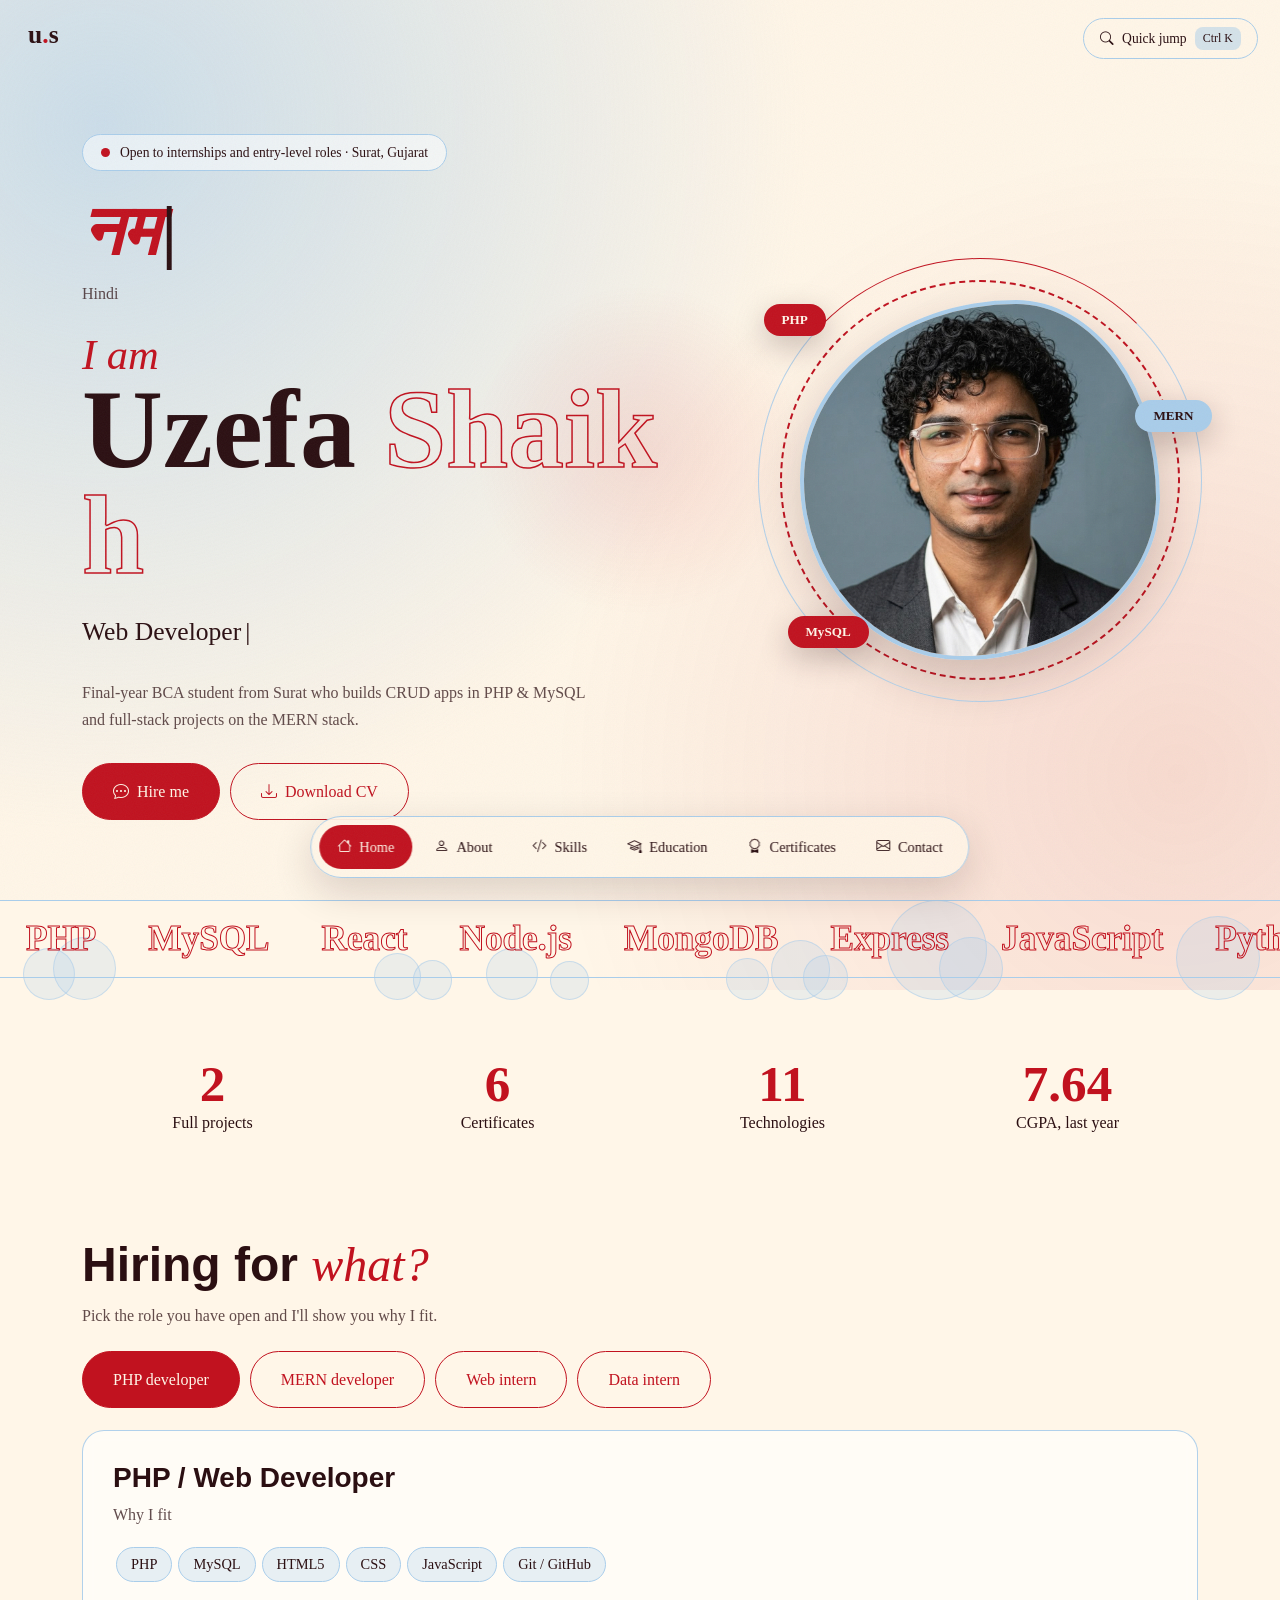
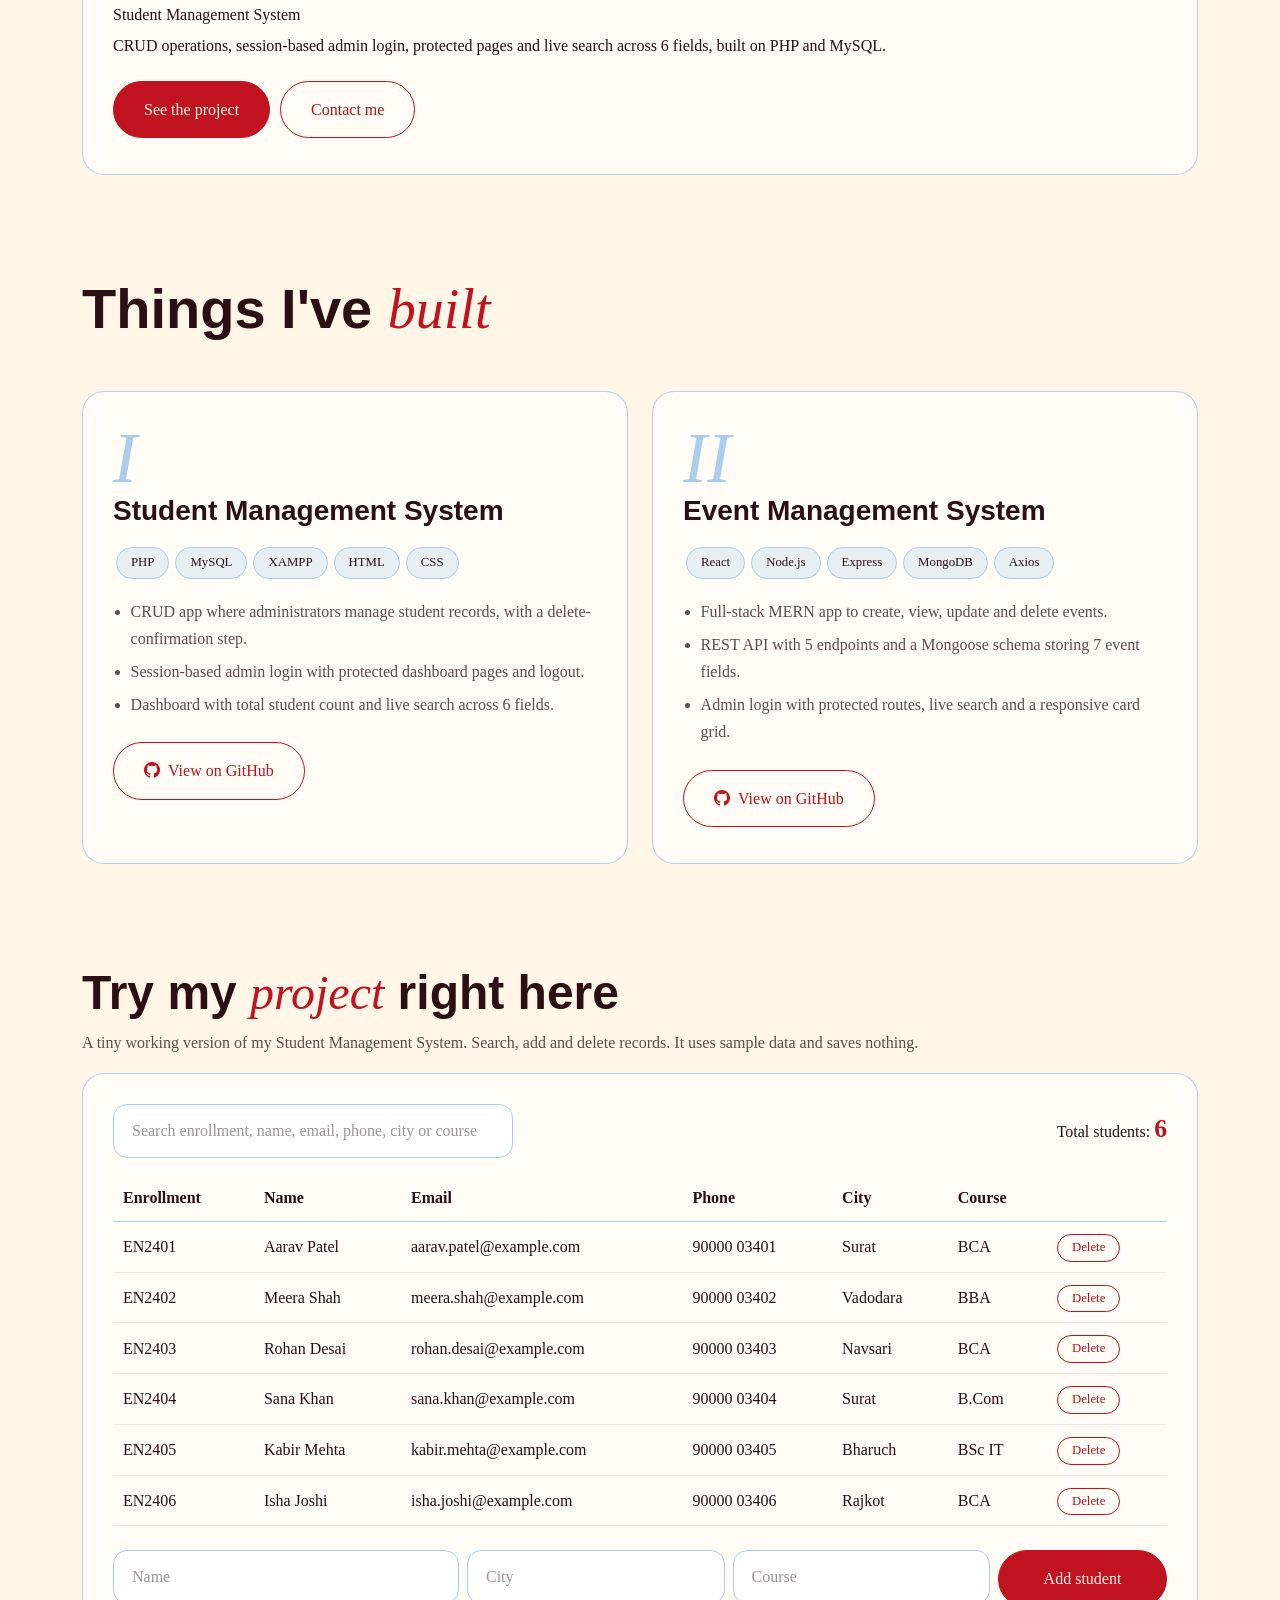
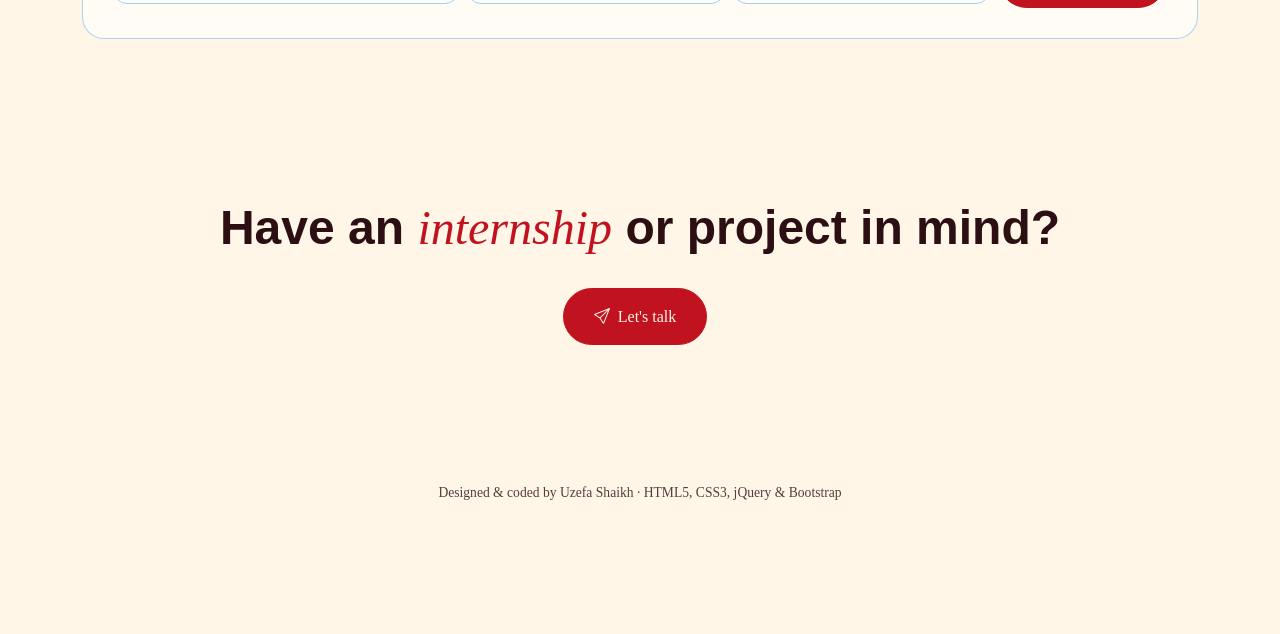
==== home.html @ 9b9693bf "Initial commit" ====
<!DOCTYPE html><html lang="en"><head><meta charset="utf-8"><meta http-equiv="Content-Security-Policy" content="default-src 'self'; script-src 'self' https://code.jquery.com https://cdn.jsdelivr.net; style-src 'self' 'unsafe-inline' https://cdn.jsdelivr.net https://fonts.googleapis.com; font-src 'self' https://cdn.jsdelivr.net https://fonts.gstatic.com; img-src 'self' data:; connect-src 'self'; object-src 'none'; base-uri 'self'; form-action 'self'"><meta name="referrer" content="strict-origin-when-cross-origin"><meta name="viewport" content="width=device-width,initial-scale=1"><link rel="icon" href="favicon.ico" sizes="48x48"><link rel="icon" type="image/png" sizes="32x32" href="assets/icons/favicon-32.png"><link rel="icon" type="image/png" sizes="16x16" href="assets/icons/favicon-16.png"><link rel="apple-touch-icon" href="assets/icons/apple-touch-icon.png"><title>Home | Uzefa Shaikh</title><meta name="theme-color" content="#FFF6E8"><meta name="description" content="Portfolio of Uzefa Shaikh, BCA student and PHP / MERN web developer from Surat, Gujarat."><link href="https://cdn.jsdelivr.net/npm/bootstrap@5.3.3/dist/css/bootstrap.min.css" rel="stylesheet"><link href="https://cdn.jsdelivr.net/npm/bootstrap-icons@1.11.3/font/bootstrap-icons.min.css" rel="stylesheet"><link rel="preconnect" href="https://fonts.googleapis.com"><link rel="preconnect" href="https://fonts.gstatic.com" crossorigin><link href="https://fonts.googleapis.com/css2?family=Fraunces:ital,opsz,wght@0,9..144,300..800;1,9..144,300..800&display=swap" rel="stylesheet"><link href="assets/css/style.css" rel="stylesheet"></head><body data-page="home"><main>
<section class="hero"><div class="container"><div class="row align-items-center g-5">
<div class="col-lg-7">
<div class="open"><b></b>Open to internships and entry-level roles &middot; Surat, Gujarat</div><br><div class="hello"><span id="hello"></span></div><div class="soft" id="lang" style="min-height:1.7em"></div>
<h1 class="name"><span class="serif" style="font-size:.38em;display:block;color:var(--cherry)">I am</span><span class="split">Uzefa</span> <span class="split out">Shaikh</span></h1>
<div class="role" id="role"></div>
<p class="soft mt-3" style="max-width:520px">Final-year BCA student from Surat who builds CRUD apps in PHP &amp; MySQL and full-stack projects on the MERN stack.</p>
<div class="mt-4"><a class="btn-x fill" href="contact.html"><i class="bi bi-chat-dots"></i>Hire me</a><a class="btn-x" href="assets/Uzefa_Shaikh_Resume.pdf" download><i class="bi bi-download"></i>Download CV</a></div>
</div>
<div class="col-lg-5"><div class="photo"><img src="assets/img/uzefa.png" alt="Portrait of Uzefa Shaikh"><span class="fl" style="top:6%;left:-4%">PHP</span><span class="fl" style="top:30%;right:-8%;animation-delay:-1s">MERN</span><span class="fl" style="bottom:8%;left:2%;animation-delay:-2s">MySQL</span></div></div>
</div></div></section>

<div class="marq"><div><span>PHP</span><span>MySQL</span><span>React</span><span>Node.js</span><span>MongoDB</span><span>Express</span><span>JavaScript</span><span>Python</span><span>PHP</span><span>MySQL</span><span>React</span><span>Node.js</span><span>MongoDB</span><span>Express</span><span>JavaScript</span><span>Python</span></div></div>

<section class="sec"><div class="container"><div class="row g-4 text-center">
<div class="col-6 col-md-3 rv"><div class="num" data-count="2">0</div>Full projects</div>
<div class="col-6 col-md-3 rv"><div class="num" data-count="7">0</div>Certificates</div>
<div class="col-6 col-md-3 rv"><div class="num" data-count="12" data-plus="+">0</div>Technologies</div>
<div class="col-6 col-md-3 rv"><div class="num" data-count="8.55" data-dec="2">0</div>CGPA, last year</div>
</div></div></section>

<section class="sec" id="fit" style="padding-top:20px"><div class="container"><h2 class="rv display-5 fw-bold mb-2">Hiring for <span class="serif">what?</span></h2><p class="soft rv">Pick the role you have open and I'll show you why I fit.</p>
<div class="rv mb-3"><button class="btn-x rb" data-r="php">PHP developer</button><button class="btn-x rb" data-r="mern">MERN developer</button><button class="btn-x rb" data-r="intern">Web intern</button><button class="btn-x rb" data-r="data">Data intern</button></div>
<div class="card-x rv pn"></div></div></section>

<section class="sec" id="projects" style="padding-top:20px"><div class="container">
<h2 class="rv display-4 fw-bold mb-5">Things I've <span class="serif">built</span></h2>
<div class="row g-4">
<div class="col-lg-6 rv left"><div class="card-x tilt pj"><div class="big">I</div><h3>Student Management System</h3>
<div class="my-3"><span class="tag">PHP</span><span class="tag">MySQL</span><span class="tag">XAMPP</span><span class="tag">HTML</span><span class="tag">CSS</span></div>
<ul class="soft"><li>CRUD app where administrators manage student records, with a delete-confirmation step.</li><li>Session-based admin login with protected dashboard pages and logout.</li><li>Dashboard with total student count and live search across 6 fields.</li></ul>
<a class="btn-x mt-2" href="https://github.com/UzefaShaikh/Student-Management-System" target="_blank" rel="noopener"><i class="bi bi-github"></i>View on GitHub</a></div></div>
<div class="col-lg-6 rv right"><div class="card-x tilt pj"><div class="big">II</div><h3>Event Management System</h3>
<div class="my-3"><span class="tag">React</span><span class="tag">Node.js</span><span class="tag">Express</span><span class="tag">MongoDB</span><span class="tag">Axios</span></div>
<ul class="soft"><li>Full-stack MERN app to create, view, update and delete events.</li><li>REST API with 5 endpoints and a Mongoose schema storing 7 event fields.</li><li>Admin login with protected routes, live search and a responsive card grid.</li></ul>
<a class="btn-x mt-2" href="https://github.com/UzefaShaikh/Event-Management-System" target="_blank" rel="noopener"><i class="bi bi-github"></i>View on GitHub</a></div></div>
</div></div></section>

<section class="sec" id="demo" style="padding-top:20px"><div class="container"><h2 class="rv display-5 fw-bold mb-2">Try my <span class="serif">project</span> right here</h2><p class="soft rv">A tiny working version of my Student Management System. Search, add and delete records. It uses sample data and saves nothing.</p>
<div class="card-x rv demo"><div class="d-flex flex-wrap gap-3 justify-content-between align-items-center mb-3"><input id="q" class="form-control fx" style="max-width:400px" placeholder="Search enrollment, name, email, phone, city or course"><div>Total students: <b id="cnt" class="num" style="font-size:1.6rem">0</b></div></div>
<div class="tw"><table><thead><tr><th>Enrollment</th><th>Name</th><th>Email</th><th>Phone</th><th>City</th><th>Course</th><th></th></tr></thead><tbody id="tb"></tbody></table></div>
<form id="af" class="row g-2 mt-3"><div class="col-md-4"><input class="form-control fx" name="n" placeholder="Name" required></div><div class="col-md-3"><input class="form-control fx" name="c" placeholder="City"></div><div class="col-md-3"><input class="form-control fx" name="o" placeholder="Course"></div><div class="col-md-2"><button class="btn-x fill w-100 justify-content-center m-0" type="submit">Add student</button></div></form></div></div></section>

<section class="sec text-center"><div class="container rv"><h2 class="display-5 fw-bold">Have an <span class="serif">internship</span> or project in mind?</h2><a class="btn-x fill mt-4" href="contact.html"><i class="bi bi-send"></i>Let's talk</a></div></section>
</main><script src="https://code.jquery.com/jquery-3.7.1.min.js"></script><script src="https://cdn.jsdelivr.net/npm/bootstrap@5.3.3/dist/js/bootstrap.bundle.min.js"></script><script src="assets/js/main.js"></script></body></html>
---- assets/css/style.css ----
/* Palette: Vanilla Cream #FFF6E8 · Cherry Velvet #C1121F · Sky Powder #A9CDEA
   --ink / --cherry-dk are deep shades derived from Cherry Velvet for readable text */
:root{--cream:#FFF6E8;--cherry:#C1121F;--sky:#A9CDEA;--ink:#2B0F12;--cherry-dk:#8F0D17;--ink-soft:rgba(43,15,18,.74);--card:rgba(255,255,255,.62)}
html{scroll-behavior:smooth}
main{overflow-x:clip}
::selection{background:var(--sky);color:var(--ink)}
body{background:var(--cream);color:var(--ink);font-family:Fraunces,serif;font-weight:300;overflow-x:hidden;padding-bottom:110px;line-height:1.7}
body::before{content:"";position:fixed;inset:-10%;z-index:-2;background:radial-gradient(circle at 15% 20%,rgba(169,205,234,.6),transparent 45%),radial-gradient(circle at 85% 80%,rgba(193,18,31,.12),transparent 40%);animation:drift 14s ease-in-out infinite alternate}
@keyframes drift{to{transform:scale(1.15) rotate(3deg)}}
h1,h2,h3,h4,h5{font-family:Fraunces,sans-serif;color:var(--ink);font-weight:700}
a{color:var(--cherry)}
.serif{font-family:Fraunces,serif;font-style:italic;font-weight:500;color:var(--cherry)}
.soft{color:var(--ink-soft)}
.orb{position:fixed;bottom:-100px;border-radius:50%;background:rgba(169,205,234,.22);border:1px solid rgba(169,205,234,.55);z-index:-1;animation:float linear infinite}
@keyframes float{to{transform:translateY(-120vh) rotate(200deg)}}
.glow{position:fixed;left:50%;top:50%;width:360px;height:360px;border-radius:50%;background:radial-gradient(rgba(193,18,31,.11),transparent 65%);pointer-events:none;transform:translate(-50%,-50%);z-index:-1}
.prog{position:fixed;top:0;left:0;height:3px;width:0;background:var(--cherry);z-index:999}
.logo{position:fixed;top:20px;left:28px;z-index:50;font:800 1.6rem Fraunces;text-decoration:none;color:var(--ink)}
.logo span{display:inline-block;color:var(--cherry);animation:bob 1.6s ease-in-out infinite}
.dock{position:fixed;bottom:22px;left:50%;transform:translateX(-50%);display:flex;gap:4px;padding:8px;background:rgba(255,246,232,.85);backdrop-filter:blur(14px);border:1px solid var(--sky);box-shadow:0 14px 40px rgba(43,15,18,.16);border-radius:60px;z-index:100;animation:dockin .7s .15s both cubic-bezier(.2,1.4,.4,1)}
@keyframes dockin{from{transform:translate(-50%,140px)}}
.dock a{display:flex;align-items:center;gap:8px;padding:10px 18px;border-radius:40px;color:var(--ink);text-decoration:none;font-size:.9rem;transition:.35s}
.dock a:hover{background:rgba(169,205,234,.55);color:var(--ink);transform:translateY(-5px)}
.dock a.active{background:var(--cherry);color:var(--cream);font-weight:500}
@media(max-width:768px){.dock a{padding:12px 14px}.dock a:not(.active) span{display:none}}
.rv{opacity:0;transform:translateY(46px) scale(.97);transition:opacity .6s cubic-bezier(.2,.8,.2,1),transform .6s cubic-bezier(.2,.8,.2,1);transition-delay:var(--d,0s)}
.rv.in{opacity:1;transform:none}
.rv.left{transform:translateX(-70px)}.rv.right{transform:translateX(70px)}.rv.in.left,.rv.in.right{transform:none}
.hero{min-height:100vh;display:flex;align-items:center;padding:100px 0 40px}
.hello{font:italic 600 clamp(2.2rem,6vw,4.4rem)/1.2 Fraunces,'Noto Sans Gujarati','Noto Sans JP',serif;color:var(--cherry);min-height:1.3em}
.hello::after,.role::after{content:"|";margin-left:4px;color:var(--ink);animation:blink 1s steps(1) infinite}
@keyframes blink{50%{opacity:0}}
.name{font:800 clamp(3rem,10vw,7rem)/.95 Fraunces;color:var(--ink);margin:.25em 0}
.name .l{display:inline-block;opacity:0;transform:translateY(90px) rotate(14deg);animation:letter .8s cubic-bezier(.2,1.3,.4,1) forwards}
@keyframes letter{to{opacity:1;transform:none}}
.out{color:transparent;-webkit-text-stroke:1.5px var(--cherry)}
.role{font:500 clamp(1.1rem,2.6vw,1.6rem) Fraunces;color:var(--ink);min-height:1.8em}
.btn-x{position:relative;z-index:0;overflow:hidden;display:inline-flex;align-items:center;gap:8px;padding:14px 30px;margin:6px 10px 6px 0;border:1.5px solid var(--cherry);border-radius:50px;color:var(--cherry);text-decoration:none;font-weight:500;transition:color .4s}
.btn-x::before{content:"";position:absolute;inset:0;z-index:-1;background:var(--cherry);transform:translateX(-101%);transition:transform .45s cubic-bezier(.7,0,.2,1)}
.btn-x:hover{color:var(--cream)}.btn-x:hover::before{transform:none}
.btn-x.fill{background:var(--cherry);color:var(--cream)}.btn-x.fill::before{background:var(--ink)}.btn-x.fill:hover{color:var(--cream)}
.photo{position:relative;width:min(400px,82vw);aspect-ratio:1;margin:auto}
.photo::before{content:"";position:absolute;inset:0;border:2px dashed var(--cherry);border-radius:50%;animation:spin 28s linear infinite}
.photo::after{content:"";position:absolute;inset:-22px;border:1px solid rgba(169,205,234,.9);border-radius:50%;animation:spin 40s linear infinite reverse;border-top-color:var(--cherry)}
@keyframes spin{to{transform:rotate(360deg)}}
.photo img{position:absolute;inset:20px;width:calc(100% - 40px);height:calc(100% - 40px);object-fit:cover;border:4px solid var(--sky);box-shadow:0 20px 50px rgba(43,15,18,.2);border-radius:60% 40% 55% 45%/50% 55% 45% 50%;animation:morph 9s ease-in-out infinite}
@keyframes morph{50%{border-radius:40% 60% 45% 55%/55% 45% 55% 45%}}
.fl{position:absolute;z-index:2;padding:8px 18px;border-radius:30px;background:var(--cherry);color:var(--cream);font:700 .82rem Fraunces;box-shadow:0 10px 30px rgba(43,15,18,.25);animation:bob 3s ease-in-out infinite}
.fl:nth-of-type(2){background:var(--sky);color:var(--ink)}
@keyframes bob{50%{transform:translateY(-14px)}}
.marq{overflow:hidden;white-space:nowrap;padding:18px 0;border-block:1px solid var(--sky)}
.marq div{display:inline-block;animation:mq 30s linear infinite}
.marq span{margin:0 26px;font:800 2.2rem Fraunces;color:transparent;-webkit-text-stroke:1px var(--cherry);transition:.3s}
.marq span:hover{color:var(--cherry)}
@keyframes mq{to{transform:translateX(-50%)}}
.sec{padding:80px 0}
.ph{padding-top:130px;padding-bottom:30px}
.ph h1{font-size:clamp(2.8rem,9vw,6rem);font-weight:800;line-height:1}
.ph h1 em{font:italic 500 1.05em Fraunces,serif;color:var(--cherry)}
.ph p{max-width:560px}
.card-x{height:100%;padding:30px;background:var(--card);backdrop-filter:blur(6px);border:1px solid rgba(169,205,234,.9);border-radius:22px;transition:border-color .4s,box-shadow .4s,transform .2s}
.card-x:hover{border-color:var(--cherry);box-shadow:0 24px 60px rgba(193,18,31,.14)}
.tilt{transform-style:preserve-3d}
.tag{display:inline-block;margin:3px;padding:4px 14px;border:1px solid var(--sky);background:rgba(169,205,234,.28);color:var(--ink);border-radius:20px;font-size:.8rem;transition:.3s}
.tag:hover{background:var(--cherry);border-color:var(--cherry);color:var(--cream);transform:translateY(-4px) rotate(-3deg)}
.num{font:800 3.2rem/1 Fraunces;color:var(--cherry)}
.pj ul{padding-left:1.1rem}.pj li{margin-bottom:6px}
.pj .big{font:italic 500 4.5rem/1 Fraunces,serif;color:var(--sky);transition:.5s}
.pj:hover .big{color:var(--cherry);transform:translateX(12px)}
/* skills: no percentages, each skill shows what it was used for and in which project */
.sk{display:flex;gap:16px;align-items:center;padding:14px 0;border-bottom:1px solid rgba(43,15,18,.1)}
.sk:last-child{border-bottom:0;padding-bottom:0}
.sk .txt{flex:1;min-width:0}
.sk .n{display:block;font:600 1.05rem Fraunces;color:var(--ink)}
.sk p{margin:2px 0 0;font-size:.92rem;line-height:1.5}
.sk .used{flex:none;display:flex;gap:6px}
.pjc{display:inline-grid;place-items:center;width:30px;height:30px;border-radius:50%;font:italic 600 .85rem Fraunces,serif;background:rgba(169,205,234,.6);color:var(--ink);cursor:help}
.pjc.b{background:var(--cherry);color:var(--cream)}
.legend{display:flex;flex-wrap:wrap;gap:10px 26px;align-items:center;font-size:.92rem}
.legend span{display:inline-flex;align-items:center;gap:10px}
.tl{position:relative;padding-left:44px}
.tl::before{content:"";position:absolute;left:11px;top:0;bottom:0;width:2px;background:var(--sky)}
.tl .it{position:relative;margin-bottom:28px}
.tl .it::before{content:"";position:absolute;left:-41px;top:34px;width:16px;height:16px;border-radius:50%;background:var(--cherry);animation:pulse 2s infinite}
@keyframes pulse{0%{box-shadow:0 0 0 0 rgba(193,18,31,.45)}100%{box-shadow:0 0 0 16px rgba(193,18,31,0)}}
.ic{flex:none;width:54px;height:54px;display:grid;place-items:center;border-radius:50%;background:var(--cherry);color:var(--cream);font-size:1.4rem;transition:transform .7s}
a.card-x{display:flex;align-items:center;gap:18px;text-decoration:none;color:var(--ink-soft);padding:22px 26px}
a.card-x:hover .ic{transform:rotate(360deg) scale(1.1)}
a.card-x b{display:block;color:var(--ink);font:600 1rem Fraunces}
.fx{background:#fff;border:1px solid var(--sky);border-radius:14px;padding:14px 18px;color:var(--ink)}
.fx:focus{background:#fff;color:var(--ink);border-color:var(--cherry);box-shadow:0 0 0 4px rgba(193,18,31,.12)}
.fx::placeholder{color:rgba(43,15,18,.45)}
footer{padding:50px 0 20px;text-align:center;font-size:.85rem;opacity:.8}
a:focus-visible,button:focus-visible{outline:2px solid var(--cherry);outline-offset:3px}
@media(prefers-reduced-motion:reduce){*{animation-duration:.01s!important;transition-duration:.01s!important}}
/* grain */
body::after{content:"";position:fixed;inset:0;z-index:998;pointer-events:none;opacity:.05;background:url("data:image/svg+xml;utf8,<svg xmlns='http://www.w3.org/2000/svg' width='160' height='160'><filter id='n'><feTurbulence type='fractalNoise' baseFrequency='.9' numOctaves='2'/></filter><rect width='100%' height='100%' filter='url(%23n)'/></svg>")}
/* six different page transitions (cherry tones keep the page label readable) */
.curtain{position:fixed;inset:0;z-index:1000;pointer-events:none;background:var(--cherry)}
.curtain.in{pointer-events:all}
.curtain i{display:none}
.cl{position:absolute;inset:0;z-index:3;display:grid;place-items:center;font:italic 500 clamp(3rem,13vw,10rem)/1 Fraunces,serif;color:var(--cream);animation:clo .4s both}
.curtain.in .cl{animation:cli .4s .12s both}
@keyframes clo{from{opacity:1}to{opacity:0}}
@keyframes cli{from{opacity:0;transform:scale(.88)}to{opacity:1;transform:none}}
.t-cols,.t-rows,.t-doors{background:none}
.t-cols{display:flex}.t-rows{display:flex;flex-direction:column}
.t-cols i,.t-rows i{display:block;flex:1;background:var(--cherry);border:0}
.t-cols i:nth-child(even),.t-rows i:nth-child(even){background:var(--cherry-dk)}
.t-cols i{animation:cu .55s cubic-bezier(.77,0,.18,1) both;animation-delay:calc(var(--i)*.05s)}
.t-cols.in i{animation:cd .4s cubic-bezier(.77,0,.18,1) both;animation-delay:calc(var(--i)*.04s)}
@keyframes cu{to{transform:translateY(-101%)}}@keyframes cd{from{transform:translateY(101%)}}
.t-rows i:nth-child(odd){animation:xl .55s cubic-bezier(.77,0,.18,1) both}.t-rows i:nth-child(even){animation:xr .55s cubic-bezier(.77,0,.18,1) both}
.t-rows.in i:nth-child(odd){animation:xir .4s cubic-bezier(.77,0,.18,1) both}.t-rows.in i:nth-child(even){animation:xil .4s cubic-bezier(.77,0,.18,1) both}
.t-rows i{animation-delay:calc(var(--i)*.04s)!important}
@keyframes xl{to{transform:translateX(-101%)}}@keyframes xr{to{transform:translateX(101%)}}
@keyframes xil{from{transform:translateX(-101%)}}@keyframes xir{from{transform:translateX(101%)}}
.t-doors::before,.t-doors::after{content:"";position:absolute;top:0;bottom:0;width:50.5%;background:var(--cherry)}
.t-doors::before{left:0;animation:xl .55s cubic-bezier(.77,0,.18,1) both}.t-doors::after{right:0;background:var(--cherry-dk);animation:xr .55s cubic-bezier(.77,0,.18,1) both}
.t-doors.in::before{animation:xil .45s cubic-bezier(.77,0,.18,1) both}.t-doors.in::after{animation:xir .45s cubic-bezier(.77,0,.18,1) both}
.t-iris{animation:iO .6s cubic-bezier(.77,0,.18,1) both}.t-iris.in{animation:iI .45s cubic-bezier(.77,0,.18,1) both}
@keyframes iO{from{clip-path:circle(150% at 50% 50%)}to{clip-path:circle(0 at 50% 50%)}}@keyframes iI{from{clip-path:circle(0 at 50% 50%)}to{clip-path:circle(150% at 50% 50%)}}
.t-diag{background:var(--cherry);animation:gO .6s cubic-bezier(.77,0,.18,1) both}.t-diag.in{animation:gI .45s cubic-bezier(.77,0,.18,1) both}
@keyframes gO{from{clip-path:polygon(0 0,100% 0,100% 100%,0 100%)}to{clip-path:polygon(100% 0,100% 0,100% 0,100% 0)}}@keyframes gI{from{clip-path:polygon(0 100%,0 100%,0 100%,0 100%)}to{clip-path:polygon(0 0,100% 0,100% 100%,0 100%)}}
.t-diamond{animation:dO .6s cubic-bezier(.77,0,.18,1) both}.t-diamond.in{animation:dI .45s cubic-bezier(.77,0,.18,1) both}
@keyframes dO{from{clip-path:polygon(50% -70%,170% 50%,50% 170%,-70% 50%)}to{clip-path:polygon(50% 50%,50% 50%,50% 50%,50% 50%)}}@keyframes dI{from{clip-path:polygon(50% 50%,50% 50%,50% 50%,50% 50%)}to{clip-path:polygon(50% -70%,170% 50%,50% 170%,-70% 50%)}}
/* movable things */
.drag{cursor:grab;user-select:none;touch-action:none}.grab{cursor:grabbing;z-index:30}
.board{position:relative;height:320px;border:1px dashed var(--sky);border-radius:26px;background:rgba(255,255,255,.4)}
.stk{position:absolute;padding:10px 22px;border-radius:40px;background:var(--cherry);color:var(--cream);font:600 1rem Fraunces,serif;box-shadow:0 8px 20px rgba(43,15,18,.2);transition:box-shadow .3s,scale .3s}
.stk:nth-child(even){background:var(--sky);color:var(--ink)}
.stk.grab{box-shadow:0 24px 44px rgba(43,15,18,.35);scale:1.12}
.swash{display:block;width:min(260px,60vw);margin-top:14px}
.swash path{fill:none;stroke:var(--cherry);stroke-width:2;stroke-linecap:round;stroke-dasharray:420;stroke-dashoffset:420;animation:draw 1.2s .35s ease forwards}
@keyframes draw{to{stroke-dashoffset:0}}
.noanim .l{animation:none;opacity:1;transform:none}
.hello,#hello{display:inline-block}
/* v3: recruiter-focused features */
.open{display:inline-flex;align-items:center;gap:10px;margin-bottom:18px;padding:6px 18px;border:1px solid var(--sky);border-radius:30px;font-size:.85rem;background:rgba(255,255,255,.55)}
.open b{width:9px;height:9px;border-radius:50%;background:var(--cherry);animation:pulse 2s infinite}
button.btn-x{background:none;font:inherit;font-weight:500}
.btn-x.on{background:var(--cherry);color:var(--cream)}
.pn h3{margin-bottom:6px}.pn .tag{font-size:.9rem}
.tw{overflow-x:auto}
.demo table{width:100%;min-width:700px;border-collapse:collapse}
.demo th{padding:10px;text-align:left;font-weight:600;color:var(--ink);border-bottom:1px solid var(--sky)}
.demo td{padding:10px;border-bottom:1px solid rgba(43,15,18,.08)}
.demo tr.new{animation:rowin .5s}
@keyframes rowin{from{opacity:0;transform:translateX(-24px)}}
.del{background:none;color:var(--cherry);border:1px solid var(--cherry);border-radius:20px;padding:2px 14px;font:inherit;font-size:.8rem;transition:.3s}
.del:hover,.del.sure{background:var(--cherry);color:var(--cream)}
.ring{position:relative;width:150px;height:150px;flex:none}
.ring svg{width:100%;height:100%}.ring circle{fill:none;stroke-width:8}
.ring .bg{stroke:rgba(169,205,234,.55)}
.ring .f{stroke:var(--cherry);stroke-linecap:round;stroke-dasharray:339.3;stroke-dashoffset:339.3;transition:stroke-dashoffset 2s cubic-bezier(.2,.8,.2,1) .3s}
.rv.in .ring .f{stroke-dashoffset:49.2}
.ring .mid{position:absolute;inset:0;display:grid;place-content:center;text-align:center;line-height:1.1}
.kbtn{position:fixed;top:18px;right:22px;z-index:50;display:flex;gap:8px;align-items:center;padding:8px 16px;border-radius:30px;border:1px solid var(--sky);background:rgba(255,246,232,.85);backdrop-filter:blur(10px);color:var(--ink);font:inherit;font-size:.85rem;transition:.3s}
.kbtn:hover{background:var(--cherry);border-color:var(--cherry);color:var(--cream)}
.kbtn kbd{background:rgba(169,205,234,.5);color:inherit;padding:1px 8px;border-radius:8px;font:inherit;font-size:.75rem}
.kbtn:hover kbd{background:rgba(255,246,232,.2)}
@media(max-width:576px){.kbtn kbd{display:none}}
.pal{position:fixed;inset:0;z-index:1100;display:none;place-items:start center;padding-top:14vh;background:rgba(255,246,232,.72);backdrop-filter:blur(8px)}
.pal.on{display:grid;animation:fadein .2s}
@keyframes fadein{from{opacity:0}}
.pal .box{width:min(580px,92vw);overflow:hidden;background:#fff;border:1px solid var(--sky);border-radius:20px;box-shadow:0 40px 90px rgba(43,15,18,.25);animation:pop .3s cubic-bezier(.2,1.3,.4,1)}
@keyframes pop{from{transform:scale(.92) translateY(20px)}}
.pal input{width:100%;padding:18px 24px;background:none;border:0;border-bottom:1px solid var(--sky);color:var(--ink);font:inherit;font-size:1.1rem;outline:0}
.pal input::placeholder{color:rgba(43,15,18,.45)}
.pal ul{margin:0;padding:8px;max-height:50vh;overflow:auto}
.pal li{list-style:none;display:flex;gap:14px;align-items:center;padding:11px 16px;border-radius:12px;cursor:pointer;color:var(--ink)}
.pal li.sel{background:var(--cherry);color:var(--cream)}
.toast-x{position:fixed;left:50%;bottom:100px;z-index:1200;padding:10px 24px;border-radius:30px;background:var(--cherry);color:var(--cream);font-weight:500;opacity:0;transform:translate(-50%,20px);transition:.4s;pointer-events:none}
.toast-x.on{opacity:1;transform:translate(-50%,0)}
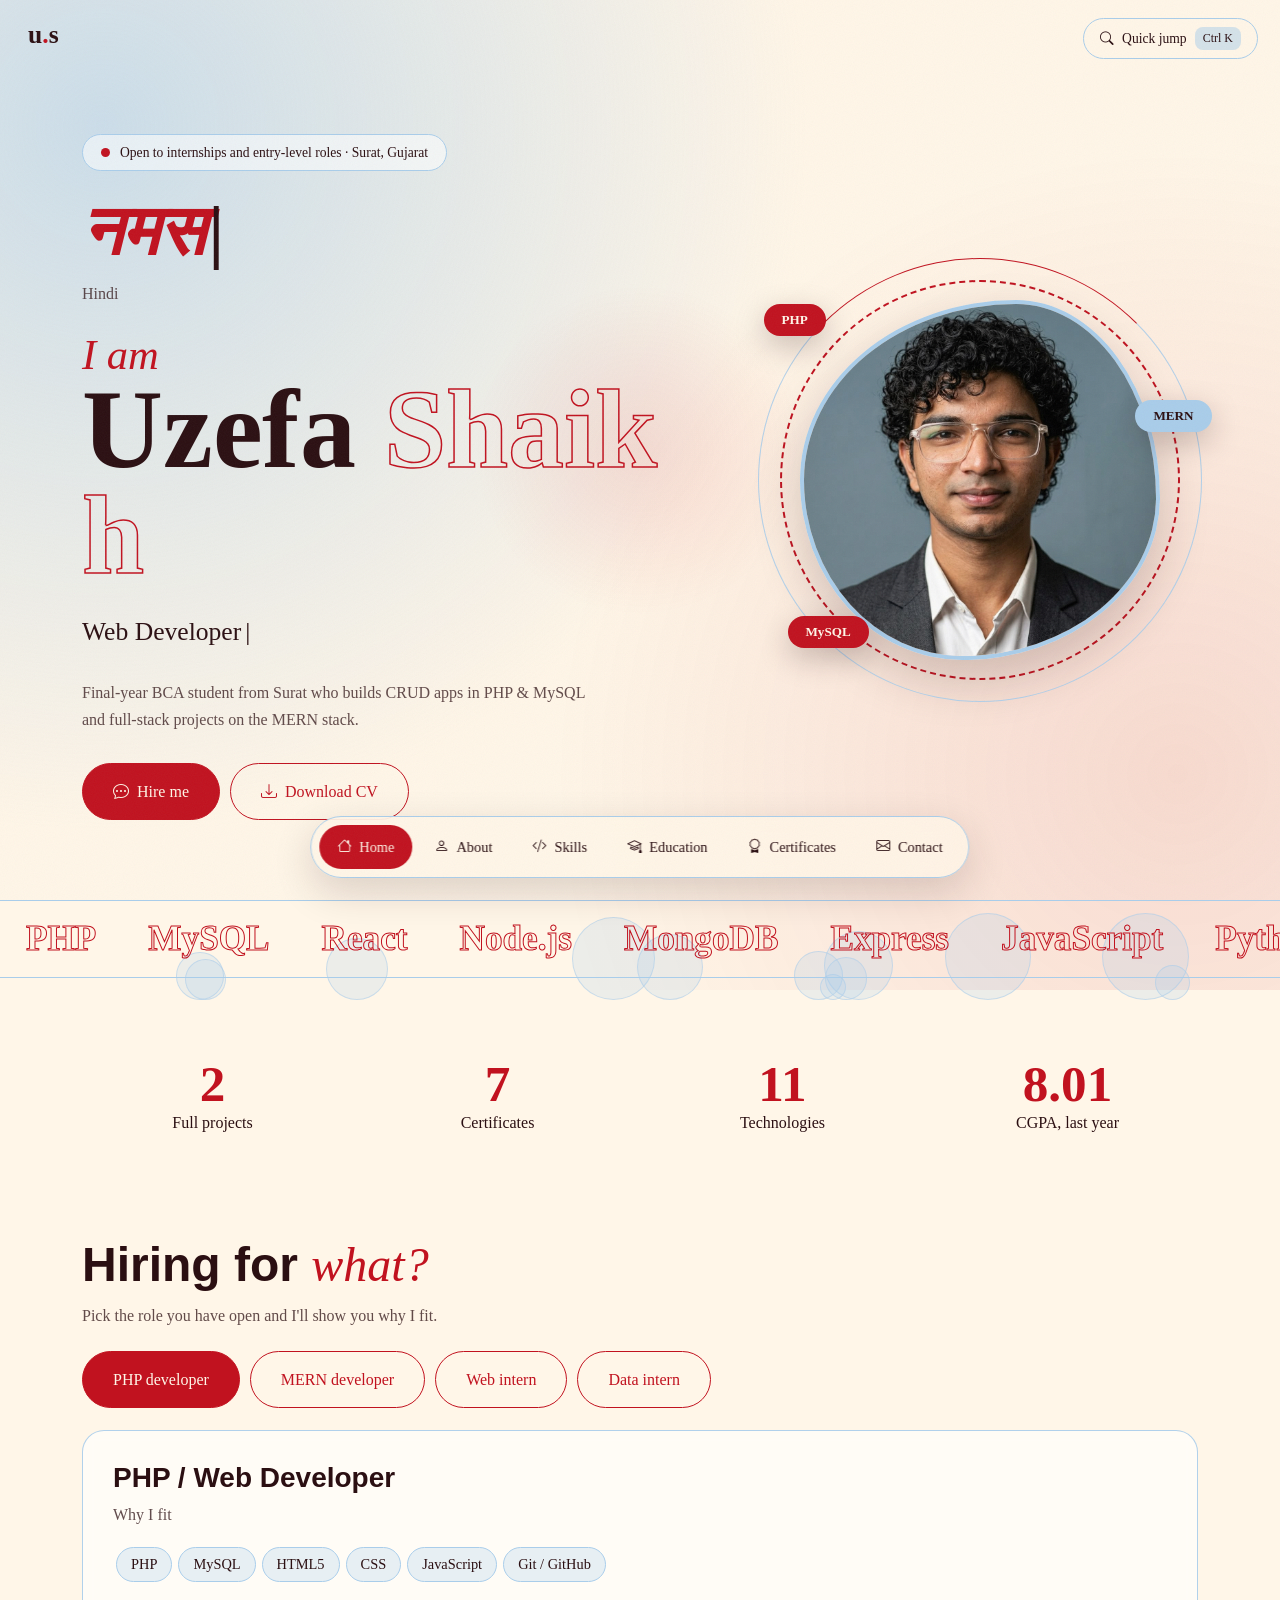
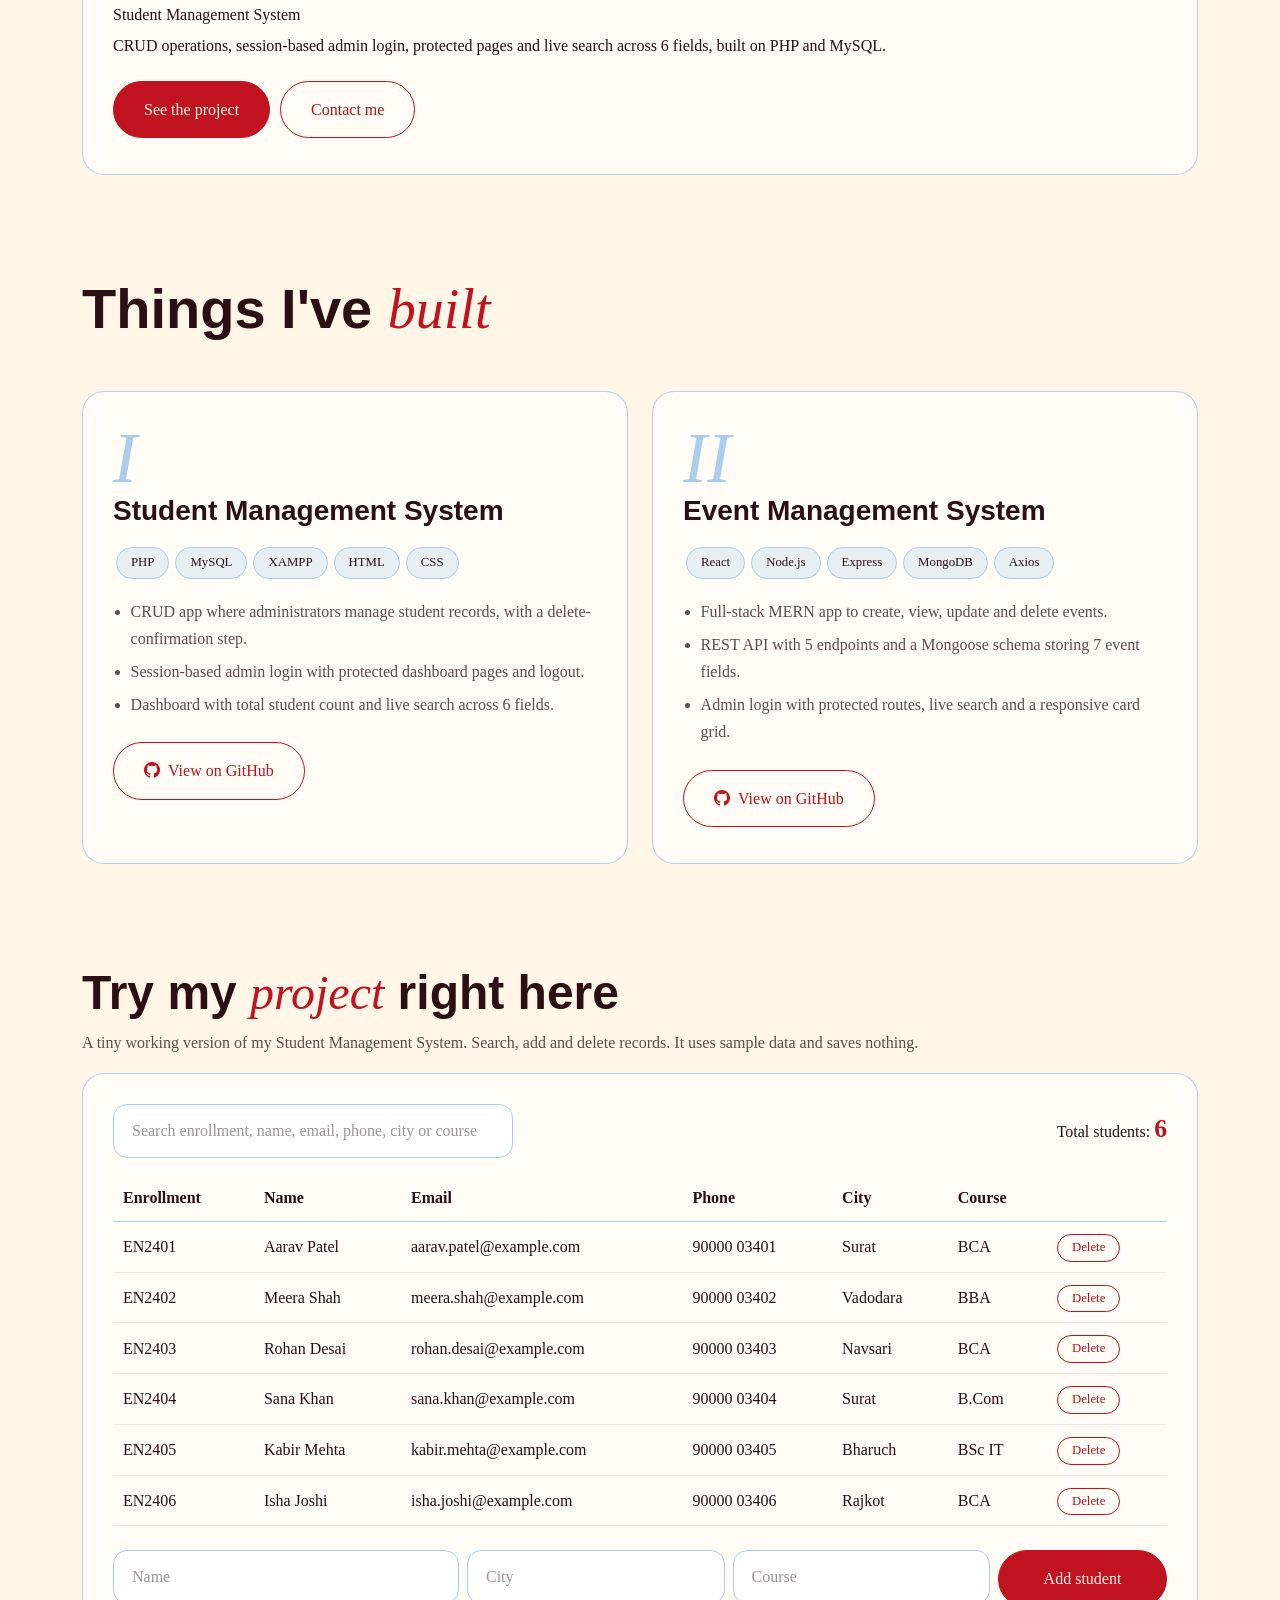
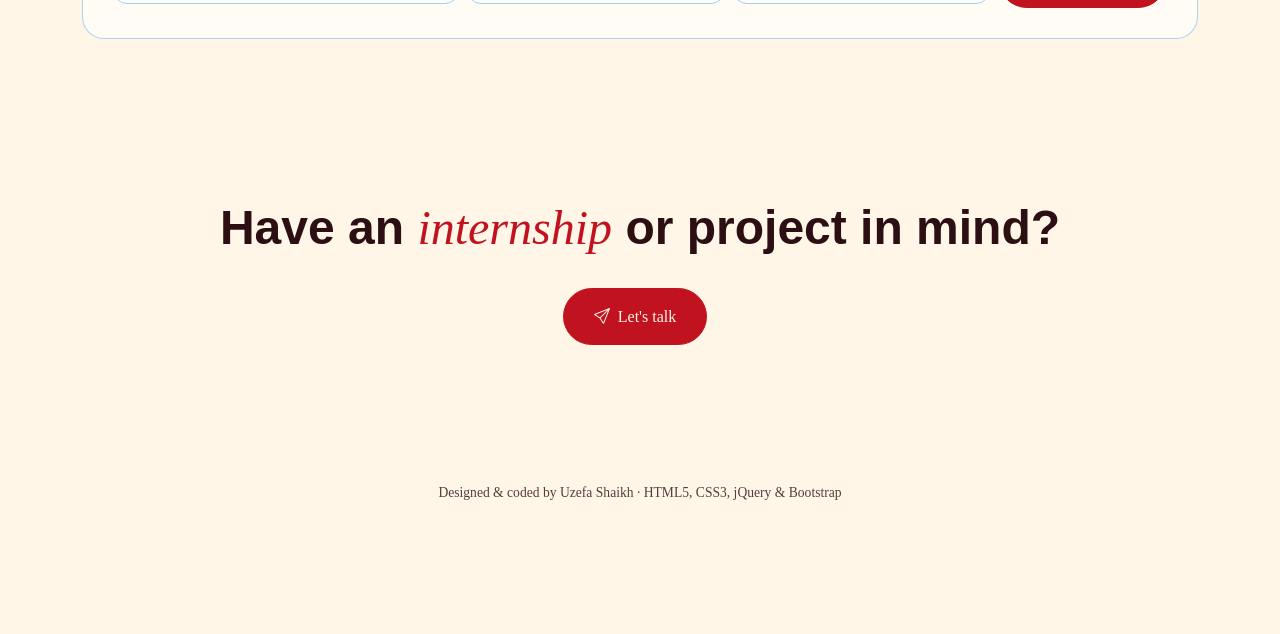
==== commit 9d3f7f5c: "Update CV" ====
--- a/home.html
+++ b/home.html
@@ -1,45 +1,316 @@
-<!DOCTYPE html><html lang="en"><head><meta charset="utf-8"><meta http-equiv="Content-Security-Policy" content="default-src 'self'; script-src 'self' https://code.jquery.com https://cdn.jsdelivr.net; style-src 'self' 'unsafe-inline' https://cdn.jsdelivr.net https://fonts.googleapis.com; font-src 'self' https://cdn.jsdelivr.net https://fonts.gstatic.com; img-src 'self' data:; connect-src 'self'; object-src 'none'; base-uri 'self'; form-action 'self'"><meta name="referrer" content="strict-origin-when-cross-origin"><meta name="viewport" content="width=device-width,initial-scale=1"><link rel="icon" href="favicon.ico" sizes="48x48"><link rel="icon" type="image/png" sizes="32x32" href="assets/icons/favicon-32.png"><link rel="icon" type="image/png" sizes="16x16" href="assets/icons/favicon-16.png"><link rel="apple-touch-icon" href="assets/icons/apple-touch-icon.png"><title>Home | Uzefa Shaikh</title><meta name="theme-color" content="#FFF6E8"><meta name="description" content="Portfolio of Uzefa Shaikh, BCA student and PHP / MERN web developer from Surat, Gujarat."><link href="https://cdn.jsdelivr.net/npm/bootstrap@5.3.3/dist/css/bootstrap.min.css" rel="stylesheet"><link href="https://cdn.jsdelivr.net/npm/bootstrap-icons@1.11.3/font/bootstrap-icons.min.css" rel="stylesheet"><link rel="preconnect" href="https://fonts.googleapis.com"><link rel="preconnect" href="https://fonts.gstatic.com" crossorigin><link href="https://fonts.googleapis.com/css2?family=Fraunces:ital,opsz,wght@0,9..144,300..800;1,9..144,300..800&display=swap" rel="stylesheet"><link href="assets/css/style.css" rel="stylesheet"></head><body data-page="home"><main>
-<section class="hero"><div class="container"><div class="row align-items-center g-5">
-<div class="col-lg-7">
-<div class="open"><b></b>Open to internships and entry-level roles &middot; Surat, Gujarat</div><br><div class="hello"><span id="hello"></span></div><div class="soft" id="lang" style="min-height:1.7em"></div>
-<h1 class="name"><span class="serif" style="font-size:.38em;display:block;color:var(--cherry)">I am</span><span class="split">Uzefa</span> <span class="split out">Shaikh</span></h1>
-<div class="role" id="role"></div>
-<p class="soft mt-3" style="max-width:520px">Final-year BCA student from Surat who builds CRUD apps in PHP &amp; MySQL and full-stack projects on the MERN stack.</p>
-<div class="mt-4"><a class="btn-x fill" href="contact.html"><i class="bi bi-chat-dots"></i>Hire me</a><a class="btn-x" href="assets/Uzefa_Shaikh_Resume.pdf" download><i class="bi bi-download"></i>Download CV</a></div>
-</div>
-<div class="col-lg-5"><div class="photo"><img src="assets/img/uzefa.png" alt="Portrait of Uzefa Shaikh"><span class="fl" style="top:6%;left:-4%">PHP</span><span class="fl" style="top:30%;right:-8%;animation-delay:-1s">MERN</span><span class="fl" style="bottom:8%;left:2%;animation-delay:-2s">MySQL</span></div></div>
-</div></div></section>
-
-<div class="marq"><div><span>PHP</span><span>MySQL</span><span>React</span><span>Node.js</span><span>MongoDB</span><span>Express</span><span>JavaScript</span><span>Python</span><span>PHP</span><span>MySQL</span><span>React</span><span>Node.js</span><span>MongoDB</span><span>Express</span><span>JavaScript</span><span>Python</span></div></div>
-
-<section class="sec"><div class="container"><div class="row g-4 text-center">
-<div class="col-6 col-md-3 rv"><div class="num" data-count="2">0</div>Full projects</div>
-<div class="col-6 col-md-3 rv"><div class="num" data-count="7">0</div>Certificates</div>
-<div class="col-6 col-md-3 rv"><div class="num" data-count="12" data-plus="+">0</div>Technologies</div>
-<div class="col-6 col-md-3 rv"><div class="num" data-count="8.55" data-dec="2">0</div>CGPA, last year</div>
-</div></div></section>
-
-<section class="sec" id="fit" style="padding-top:20px"><div class="container"><h2 class="rv display-5 fw-bold mb-2">Hiring for <span class="serif">what?</span></h2><p class="soft rv">Pick the role you have open and I'll show you why I fit.</p>
-<div class="rv mb-3"><button class="btn-x rb" data-r="php">PHP developer</button><button class="btn-x rb" data-r="mern">MERN developer</button><button class="btn-x rb" data-r="intern">Web intern</button><button class="btn-x rb" data-r="data">Data intern</button></div>
-<div class="card-x rv pn"></div></div></section>
-
-<section class="sec" id="projects" style="padding-top:20px"><div class="container">
-<h2 class="rv display-4 fw-bold mb-5">Things I've <span class="serif">built</span></h2>
-<div class="row g-4">
-<div class="col-lg-6 rv left"><div class="card-x tilt pj"><div class="big">I</div><h3>Student Management System</h3>
-<div class="my-3"><span class="tag">PHP</span><span class="tag">MySQL</span><span class="tag">XAMPP</span><span class="tag">HTML</span><span class="tag">CSS</span></div>
-<ul class="soft"><li>CRUD app where administrators manage student records, with a delete-confirmation step.</li><li>Session-based admin login with protected dashboard pages and logout.</li><li>Dashboard with total student count and live search across 6 fields.</li></ul>
-<a class="btn-x mt-2" href="https://github.com/UzefaShaikh/Student-Management-System" target="_blank" rel="noopener"><i class="bi bi-github"></i>View on GitHub</a></div></div>
-<div class="col-lg-6 rv right"><div class="card-x tilt pj"><div class="big">II</div><h3>Event Management System</h3>
-<div class="my-3"><span class="tag">React</span><span class="tag">Node.js</span><span class="tag">Express</span><span class="tag">MongoDB</span><span class="tag">Axios</span></div>
-<ul class="soft"><li>Full-stack MERN app to create, view, update and delete events.</li><li>REST API with 5 endpoints and a Mongoose schema storing 7 event fields.</li><li>Admin login with protected routes, live search and a responsive card grid.</li></ul>
-<a class="btn-x mt-2" href="https://github.com/UzefaShaikh/Event-Management-System" target="_blank" rel="noopener"><i class="bi bi-github"></i>View on GitHub</a></div></div>
-</div></div></section>
-
-<section class="sec" id="demo" style="padding-top:20px"><div class="container"><h2 class="rv display-5 fw-bold mb-2">Try my <span class="serif">project</span> right here</h2><p class="soft rv">A tiny working version of my Student Management System. Search, add and delete records. It uses sample data and saves nothing.</p>
-<div class="card-x rv demo"><div class="d-flex flex-wrap gap-3 justify-content-between align-items-center mb-3"><input id="q" class="form-control fx" style="max-width:400px" placeholder="Search enrollment, name, email, phone, city or course"><div>Total students: <b id="cnt" class="num" style="font-size:1.6rem">0</b></div></div>
-<div class="tw"><table><thead><tr><th>Enrollment</th><th>Name</th><th>Email</th><th>Phone</th><th>City</th><th>Course</th><th></th></tr></thead><tbody id="tb"></tbody></table></div>
-<form id="af" class="row g-2 mt-3"><div class="col-md-4"><input class="form-control fx" name="n" placeholder="Name" required></div><div class="col-md-3"><input class="form-control fx" name="c" placeholder="City"></div><div class="col-md-3"><input class="form-control fx" name="o" placeholder="Course"></div><div class="col-md-2"><button class="btn-x fill w-100 justify-content-center m-0" type="submit">Add student</button></div></form></div></div></section>
-
-<section class="sec text-center"><div class="container rv"><h2 class="display-5 fw-bold">Have an <span class="serif">internship</span> or project in mind?</h2><a class="btn-x fill mt-4" href="contact.html"><i class="bi bi-send"></i>Let's talk</a></div></section>
-</main><script src="https://code.jquery.com/jquery-3.7.1.min.js"></script><script src="https://cdn.jsdelivr.net/npm/bootstrap@5.3.3/dist/js/bootstrap.bundle.min.js"></script><script src="assets/js/main.js"></script></body></html>
+<!doctype html>
+<html lang="en">
+  <head>
+    <meta charset="utf-8" />
+    <meta
+      http-equiv="Content-Security-Policy"
+      content="default-src 'self'; script-src 'self' https://code.jquery.com https://cdn.jsdelivr.net; style-src 'self' 'unsafe-inline' https://cdn.jsdelivr.net https://fonts.googleapis.com; font-src 'self' https://cdn.jsdelivr.net https://fonts.gstatic.com; img-src 'self' data:; connect-src 'self'; object-src 'none'; base-uri 'self'; form-action 'self'"
+    />
+    <meta name="referrer" content="strict-origin-when-cross-origin" />
+    <meta name="viewport" content="width=device-width,initial-scale=1" />
+    <link rel="icon" href="favicon.ico" sizes="48x48" />
+    <link
+      rel="icon"
+      type="image/png"
+      sizes="32x32"
+      href="assets/icons/favicon-32.png"
+    />
+    <link
+      rel="icon"
+      type="image/png"
+      sizes="16x16"
+      href="assets/icons/favicon-16.png"
+    />
+    <link rel="apple-touch-icon" href="assets/icons/apple-touch-icon.png" />
+    <title>Home | Uzefa Shaikh</title>
+    <meta name="theme-color" content="#FFF6E8" />
+    <meta
+      name="description"
+      content="Portfolio of Uzefa Shaikh, BCA student and PHP / MERN web developer from Surat, Gujarat."
+    />
+    <link
+      href="https://cdn.jsdelivr.net/npm/bootstrap@5.3.3/dist/css/bootstrap.min.css"
+      rel="stylesheet"
+    />
+    <link
+      href="https://cdn.jsdelivr.net/npm/bootstrap-icons@1.11.3/font/bootstrap-icons.min.css"
+      rel="stylesheet"
+    />
+    <link rel="preconnect" href="https://fonts.googleapis.com" />
+    <link rel="preconnect" href="https://fonts.gstatic.com" crossorigin />
+    <link
+      href="https://fonts.googleapis.com/css2?family=Fraunces:ital,opsz,wght@0,9..144,300..800;1,9..144,300..800&display=swap"
+      rel="stylesheet"
+    />
+    <link href="assets/css/style.css" rel="stylesheet" />
+  </head>
+  <body data-page="home">
+    <main>
+      <section class="hero">
+        <div class="container">
+          <div class="row align-items-center g-5">
+            <div class="col-lg-7">
+              <div class="open">
+                <b></b>Open to internships and entry-level roles &middot; Surat,
+                Gujarat
+              </div>
+              <br />
+              <div class="hello"><span id="hello"></span></div>
+              <div class="soft" id="lang" style="min-height: 1.7em"></div>
+              <h1 class="name">
+                <span
+                  class="serif"
+                  style="
+                    font-size: 0.38em;
+                    display: block;
+                    color: var(--cherry);
+                  "
+                  >I am</span
+                ><span class="split">Uzefa</span>
+                <span class="split out">Shaikh</span>
+              </h1>
+              <div class="role" id="role"></div>
+              <p class="soft mt-3" style="max-width: 520px">
+                Final-year BCA student from Surat who builds CRUD apps in PHP
+                &amp; MySQL and full-stack projects on the MERN stack.
+              </p>
+              <div class="mt-4">
+                <a class="btn-x fill" href="contact.html"
+                  ><i class="bi bi-chat-dots"></i>Hire me</a
+                ><a class="btn-x" href="assets/Uzefa_Shaikh_Resume.pdf" download
+                  ><i class="bi bi-download"></i>Download CV</a
+                >
+              </div>
+            </div>
+            <div class="col-lg-5">
+              <div class="photo">
+                <img
+                  src="assets/img/uzefa.png"
+                  alt="Portrait of Uzefa Shaikh"
+                /><span class="fl" style="top: 6%; left: -4%">PHP</span
+                ><span
+                  class="fl"
+                  style="top: 30%; right: -8%; animation-delay: -1s"
+                  >MERN</span
+                ><span
+                  class="fl"
+                  style="bottom: 8%; left: 2%; animation-delay: -2s"
+                  >MySQL</span
+                >
+              </div>
+            </div>
+          </div>
+        </div>
+      </section>
+
+      <div class="marq">
+        <div>
+          <span>PHP</span><span>MySQL</span><span>React</span
+          ><span>Node.js</span><span>MongoDB</span><span>Express</span
+          ><span>JavaScript</span><span>Python</span><span>PHP</span
+          ><span>MySQL</span><span>React</span><span>Node.js</span
+          ><span>MongoDB</span><span>Express</span><span>JavaScript</span
+          ><span>Python</span>
+        </div>
+      </div>
+
+      <section class="sec">
+        <div class="container">
+          <div class="row g-4 text-center">
+            <div class="col-6 col-md-3 rv">
+              <div class="num" data-count="2">0</div>
+              Full projects
+            </div>
+            <div class="col-6 col-md-3 rv">
+              <div class="num" data-count="7">0</div>
+              Certificates
+            </div>
+            <div class="col-6 col-md-3 rv">
+              <div class="num" data-count="12" data-plus="+">0</div>
+              Technologies
+            </div>
+            <div class="col-6 col-md-3 rv">
+              <div class="num" data-count="8.55" data-dec="2">0</div>
+              CGPA, last year
+            </div>
+          </div>
+        </div>
+      </section>
+
+      <section class="sec" id="fit" style="padding-top: 20px">
+        <div class="container">
+          <h2 class="rv display-5 fw-bold mb-2">
+            Hiring for <span class="serif">what?</span>
+          </h2>
+          <p class="soft rv">
+            Pick the role you have open and I'll show you why I fit.
+          </p>
+          <div class="rv mb-3">
+            <button class="btn-x rb" data-r="php">PHP developer</button
+            ><button class="btn-x rb" data-r="mern">MERN developer</button
+            ><button class="btn-x rb" data-r="intern">Web intern</button
+            ><button class="btn-x rb" data-r="data">Data intern</button>
+          </div>
+          <div class="card-x rv pn"></div>
+        </div>
+      </section>
+
+      <section class="sec" id="projects" style="padding-top: 20px">
+        <div class="container">
+          <h2 class="rv display-4 fw-bold mb-5">
+            Things I've <span class="serif">built</span>
+          </h2>
+          <div class="row g-4">
+            <div class="col-lg-6 rv left">
+              <div class="card-x tilt pj">
+                <div class="big">I</div>
+                <h3>Student Management System</h3>
+                <div class="my-3">
+                  <span class="tag">PHP</span><span class="tag">MySQL</span
+                  ><span class="tag">XAMPP</span><span class="tag">HTML</span
+                  ><span class="tag">CSS</span>
+                </div>
+                <ul class="soft">
+                  <li>
+                    CRUD app where administrators manage student records, with a
+                    delete-confirmation step.
+                  </li>
+                  <li>
+                    Session-based admin login with protected dashboard pages and
+                    logout.
+                  </li>
+                  <li>
+                    Dashboard with total student count and live search across 6
+                    fields.
+                  </li>
+                </ul>
+                <a
+                  class="btn-x mt-2"
+                  href="https://github.com/UzefaShaikh/Student-Management-System"
+                  target="_blank"
+                  rel="noopener"
+                  ><i class="bi bi-github"></i>View on GitHub</a
+                >
+              </div>
+            </div>
+            <div class="col-lg-6 rv right">
+              <div class="card-x tilt pj">
+                <div class="big">II</div>
+                <h3>Event Management System</h3>
+                <div class="my-3">
+                  <span class="tag">React</span><span class="tag">Node.js</span
+                  ><span class="tag">Express</span
+                  ><span class="tag">MongoDB</span
+                  ><span class="tag">Axios</span>
+                </div>
+                <ul class="soft">
+                  <li>
+                    Full-stack MERN app to create, view, update and delete
+                    events.
+                  </li>
+                  <li>
+                    REST API with 5 endpoints and a Mongoose schema storing 7
+                    event fields.
+                  </li>
+                  <li>
+                    Admin login with protected routes, live search and a
+                    responsive card grid.
+                  </li>
+                </ul>
+                <a
+                  class="btn-x mt-2"
+                  href="https://github.com/UzefaShaikh/Event-Management-System"
+                  target="_blank"
+                  rel="noopener"
+                  ><i class="bi bi-github"></i>View on GitHub</a
+                >
+              </div>
+            </div>
+          </div>
+        </div>
+      </section>
+
+      <section class="sec" id="demo" style="padding-top: 20px">
+        <div class="container">
+          <h2 class="rv display-5 fw-bold mb-2">
+            Try my <span class="serif">project</span> right here
+          </h2>
+          <p class="soft rv">
+            A tiny working version of my Student Management System. Search, add
+            and delete records. It uses sample data and saves nothing.
+          </p>
+          <div class="card-x rv demo">
+            <div
+              class="d-flex flex-wrap gap-3 justify-content-between align-items-center mb-3"
+            >
+              <input
+                id="q"
+                class="form-control fx"
+                style="max-width: 400px"
+                placeholder="Search enrollment, name, email, phone, city or course"
+              />
+              <div>
+                Total students:
+                <b id="cnt" class="num" style="font-size: 1.6rem">0</b>
+              </div>
+            </div>
+            <div class="tw">
+              <table>
+                <thead>
+                  <tr>
+                    <th>Enrollment</th>
+                    <th>Name</th>
+                    <th>Email</th>
+                    <th>Phone</th>
+                    <th>City</th>
+                    <th>Course</th>
+                    <th></th>
+                  </tr>
+                </thead>
+                <tbody id="tb"></tbody>
+              </table>
+            </div>
+            <form id="af" class="row g-2 mt-3">
+              <div class="col-md-4">
+                <input
+                  class="form-control fx"
+                  name="n"
+                  placeholder="Name"
+                  required
+                />
+              </div>
+              <div class="col-md-3">
+                <input class="form-control fx" name="c" placeholder="City" />
+              </div>
+              <div class="col-md-3">
+                <input class="form-control fx" name="o" placeholder="Course" />
+              </div>
+              <div class="col-md-2">
+                <button
+                  class="btn-x fill w-100 justify-content-center m-0"
+                  type="submit"
+                >
+                  Add student
+                </button>
+              </div>
+            </form>
+          </div>
+        </div>
+      </section>
+
+      <section class="sec text-center">
+        <div class="container rv">
+          <h2 class="display-5 fw-bold">
+            Have an <span class="serif">internship</span> or project in mind?
+          </h2>
+          <a class="btn-x fill mt-4" href="contact.html"
+            ><i class="bi bi-send"></i>Let's talk</a
+          >
+        </div>
+      </section>
+    </main>
+    <script src="https://code.jquery.com/jquery-3.7.1.min.js"></script>
+    <script src="https://cdn.jsdelivr.net/npm/bootstrap@5.3.3/dist/js/bootstrap.bundle.min.js"></script>
+    <script src="assets/js/main.js"></script>
+  </body>
+</html>
